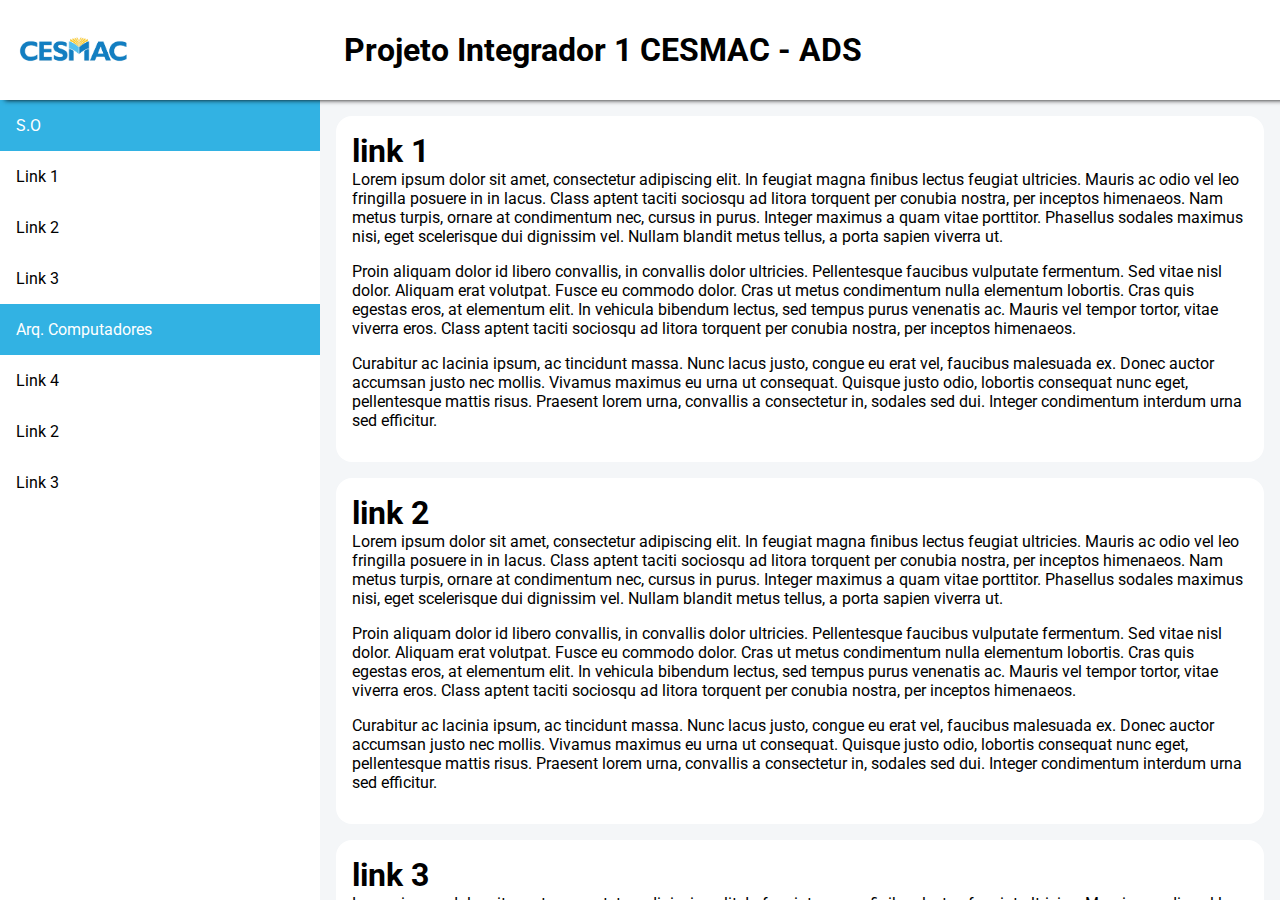
==== index.html @ 80ba4b25 "first commit" ====
<!DOCTYPE html>
<html lang="en">
  <head>
    <meta charset="UTF-8" />
    <meta name="viewport" content="width=device-width, initial-scale=1.0" />
    <title>Projeto Integrador 1 CESMAC</title>
    <link rel="stylesheet" href="./index.css" />
    <link rel="preconnect" href="https://fonts.googleapis.com" />
    <link rel="preconnect" href="https://fonts.gstatic.com" crossorigin />
    <link
      href="https://fonts.googleapis.com/css2?family=Roboto:ital,wght@0,100;0,300;0,400;0,500;0,700;0,900;1,100;1,300;1,400;1,500;1,700;1,900&display=swap"
      rel="stylesheet"
    />
  </head>
  <body>
    <header>
      <img src="./imgs/logo-cesmac.png" alt="Logo CESMAC" />
      <h1>Projeto Integrador 1 CESMAC - ADS</h1>
    </header>
    <nav>
      <a href="#" class="active">S.O</a>
      <a href="#link1">Link 1</a>
      <a href="#link2">Link 2</a>
      <a href="#link3">Link 3</a>
      <a href="#" class="active">Arq. Computadores</a>
      <a href="#link4">Link 4</a>
      <a href="">Link 2</a>
      <a href="">Link 3</a>
    </nav>
    <main>
      <section id="link1">
        <h1>link 1</h1>
        <p>
          Lorem ipsum dolor sit amet, consectetur adipiscing elit. In feugiat
          magna finibus lectus feugiat ultricies. Mauris ac odio vel leo
          fringilla posuere in in lacus. Class aptent taciti sociosqu ad litora
          torquent per conubia nostra, per inceptos himenaeos. Nam metus turpis,
          ornare at condimentum nec, cursus in purus. Integer maximus a quam
          vitae porttitor. Phasellus sodales maximus nisi, eget scelerisque dui
          dignissim vel. Nullam blandit metus tellus, a porta sapien viverra ut.
        </p>

        <p>
          Proin aliquam dolor id libero convallis, in convallis dolor ultricies.
          Pellentesque faucibus vulputate fermentum. Sed vitae nisl dolor.
          Aliquam erat volutpat. Fusce eu commodo dolor. Cras ut metus
          condimentum nulla elementum lobortis. Cras quis egestas eros, at
          elementum elit. In vehicula bibendum lectus, sed tempus purus
          venenatis ac. Mauris vel tempor tortor, vitae viverra eros. Class
          aptent taciti sociosqu ad litora torquent per conubia nostra, per
          inceptos himenaeos.
        </p>

        <p>
          Curabitur ac lacinia ipsum, ac tincidunt massa. Nunc lacus justo,
          congue eu erat vel, faucibus malesuada ex. Donec auctor accumsan justo
          nec mollis. Vivamus maximus eu urna ut consequat. Quisque justo odio,
          lobortis consequat nunc eget, pellentesque mattis risus. Praesent
          lorem urna, convallis a consectetur in, sodales sed dui. Integer
          condimentum interdum urna sed efficitur.
        </p>
      </section>
      <section id="link2">
        <h1>link 2</h1>
        <p>
          Lorem ipsum dolor sit amet, consectetur adipiscing elit. In feugiat
          magna finibus lectus feugiat ultricies. Mauris ac odio vel leo
          fringilla posuere in in lacus. Class aptent taciti sociosqu ad litora
          torquent per conubia nostra, per inceptos himenaeos. Nam metus turpis,
          ornare at condimentum nec, cursus in purus. Integer maximus a quam
          vitae porttitor. Phasellus sodales maximus nisi, eget scelerisque dui
          dignissim vel. Nullam blandit metus tellus, a porta sapien viverra ut.
        </p>

        <p>
          Proin aliquam dolor id libero convallis, in convallis dolor ultricies.
          Pellentesque faucibus vulputate fermentum. Sed vitae nisl dolor.
          Aliquam erat volutpat. Fusce eu commodo dolor. Cras ut metus
          condimentum nulla elementum lobortis. Cras quis egestas eros, at
          elementum elit. In vehicula bibendum lectus, sed tempus purus
          venenatis ac. Mauris vel tempor tortor, vitae viverra eros. Class
          aptent taciti sociosqu ad litora torquent per conubia nostra, per
          inceptos himenaeos.
        </p>

        <p>
          Curabitur ac lacinia ipsum, ac tincidunt massa. Nunc lacus justo,
          congue eu erat vel, faucibus malesuada ex. Donec auctor accumsan justo
          nec mollis. Vivamus maximus eu urna ut consequat. Quisque justo odio,
          lobortis consequat nunc eget, pellentesque mattis risus. Praesent
          lorem urna, convallis a consectetur in, sodales sed dui. Integer
          condimentum interdum urna sed efficitur.
        </p>
      </section>
      <section id="link3">
        <h1>link 3</h1>
        <p>
          Lorem ipsum dolor sit amet, consectetur adipiscing elit. In feugiat
          magna finibus lectus feugiat ultricies. Mauris ac odio vel leo
          fringilla posuere in in lacus. Class aptent taciti sociosqu ad litora
          torquent per conubia nostra, per inceptos himenaeos. Nam metus turpis,
          ornare at condimentum nec, cursus in purus. Integer maximus a quam
          vitae porttitor. Phasellus sodales maximus nisi, eget scelerisque dui
          dignissim vel. Nullam blandit metus tellus, a porta sapien viverra ut.
        </p>

        <p>
          Proin aliquam dolor id libero convallis, in convallis dolor ultricies.
          Pellentesque faucibus vulputate fermentum. Sed vitae nisl dolor.
          Aliquam erat volutpat. Fusce eu commodo dolor. Cras ut metus
          condimentum nulla elementum lobortis. Cras quis egestas eros, at
          elementum elit. In vehicula bibendum lectus, sed tempus purus
          venenatis ac. Mauris vel tempor tortor, vitae viverra eros. Class
          aptent taciti sociosqu ad litora torquent per conubia nostra, per
          inceptos himenaeos.
        </p>

        <p>
          Curabitur ac lacinia ipsum, ac tincidunt massa. Nunc lacus justo,
          congue eu erat vel, faucibus malesuada ex. Donec auctor accumsan justo
          nec mollis. Vivamus maximus eu urna ut consequat. Quisque justo odio,
          lobortis consequat nunc eget, pellentesque mattis risus. Praesent
          lorem urna, convallis a consectetur in, sodales sed dui. Integer
          condimentum interdum urna sed efficitur.
        </p>
      </section>
      <section id="link4">
        <h1>link 4</h1>
        <p>
          Lorem ipsum dolor sit amet, consectetur adipiscing elit. In feugiat
          magna finibus lectus feugiat ultricies. Mauris ac odio vel leo
          fringilla posuere in in lacus. Class aptent taciti sociosqu ad litora
          torquent per conubia nostra, per inceptos himenaeos. Nam metus turpis,
          ornare at condimentum nec, cursus in purus. Integer maximus a quam
          vitae porttitor. Phasellus sodales maximus nisi, eget scelerisque dui
          dignissim vel. Nullam blandit metus tellus, a porta sapien viverra ut.
        </p>

        <p>
          Proin aliquam dolor id libero convallis, in convallis dolor ultricies.
          Pellentesque faucibus vulputate fermentum. Sed vitae nisl dolor.
          Aliquam erat volutpat. Fusce eu commodo dolor. Cras ut metus
          condimentum nulla elementum lobortis. Cras quis egestas eros, at
          elementum elit. In vehicula bibendum lectus, sed tempus purus
          venenatis ac. Mauris vel tempor tortor, vitae viverra eros. Class
          aptent taciti sociosqu ad litora torquent per conubia nostra, per
          inceptos himenaeos.
        </p>

        <p>
          Curabitur ac lacinia ipsum, ac tincidunt massa. Nunc lacus justo,
          congue eu erat vel, faucibus malesuada ex. Donec auctor accumsan justo
          nec mollis. Vivamus maximus eu urna ut consequat. Quisque justo odio,
          lobortis consequat nunc eget, pellentesque mattis risus. Praesent
          lorem urna, convallis a consectetur in, sodales sed dui. Integer
          condimentum interdum urna sed efficitur.
        </p>
      </section>
    </main>
  </body>
  <script src="./index.js"></script>
</html>
---- index.css ----
* {
  padding: 0;
  margin: 0;
  box-sizing: border-box;
  font-family: "Roboto", sans-serif;
  color: black;
}

html,
body {
  height: 100%;
  background-color: #f4f6f8;
}

body {
  display: grid;
  grid-template-areas:
    "header header"
    "nav main";
  grid-template-rows: 0.5fr 4fr;
  grid-template-columns: 1fr 3fr;
}

header {
  grid-area: header;
  display: grid;
  grid-template-areas: "logo title";
  grid-template-columns: 1fr 3fr;
  align-items: center;
  box-shadow: 5px 0 5px black;
  padding: 1rem;
  background-color: #fff;
  z-index: 999;
}

header img {
  grid-area: logo;
  max-height: 40px;
  max-width: 260px;
}

header h1 {
  grid-area: title;
  margin-left: 1rem;
}

nav {
  grid-area: nav;
  display: flex;
  flex-direction: column;
  background-color: #fff;
}

nav a {
  text-decoration: none;
  padding: 1rem;
}

nav a.active {
  background-color: #32b2e3;
  color: white;
}

main {
  grid-area: main;
  color: white;
  padding: 1rem;
  overflow-x: scroll;
}

main section {
  background-color: #fff;
  border-radius: 1rem;
  padding: 1rem;
  margin-bottom: 1rem;
}

main section p {
  margin-bottom: 1rem;
}
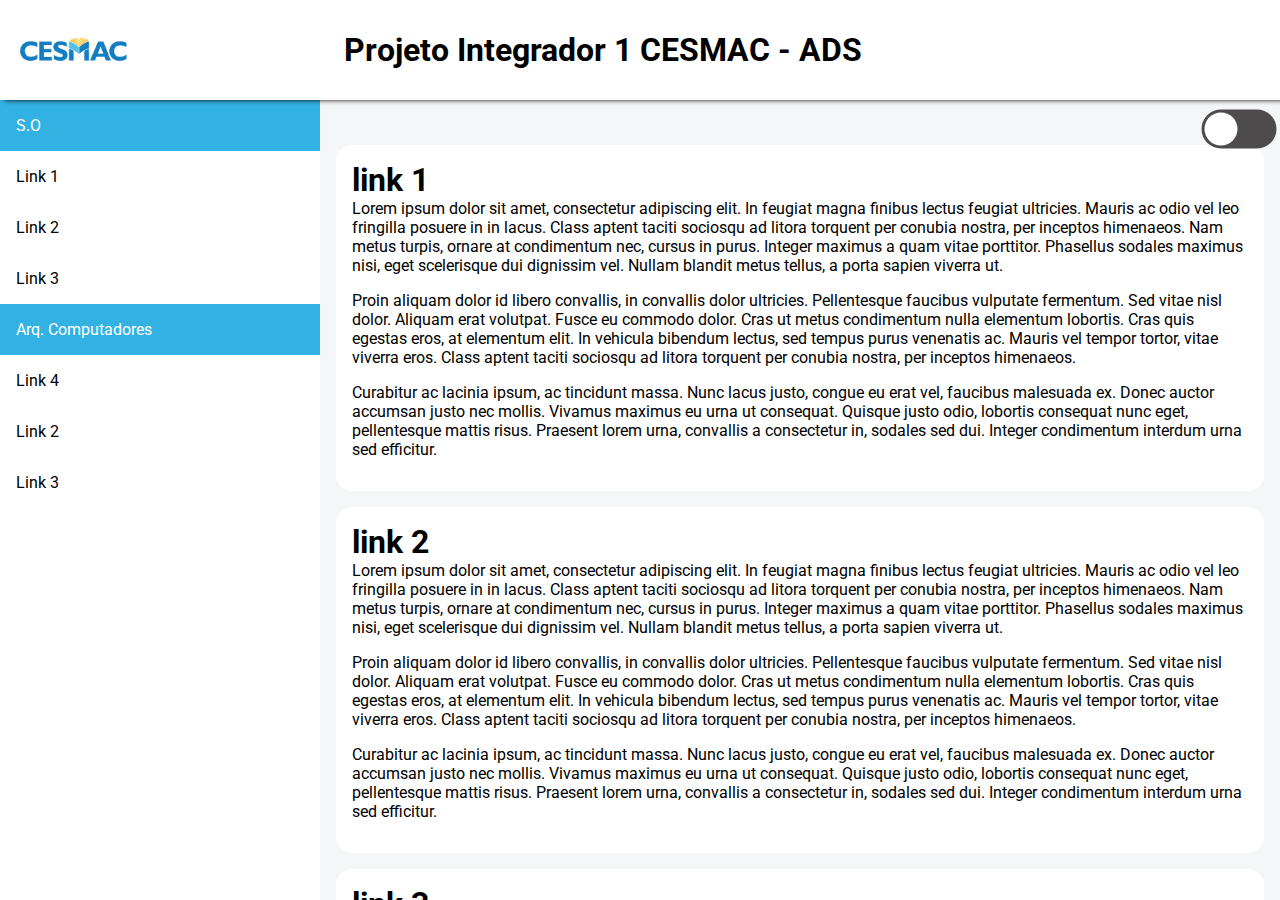
==== commit 89fd9fa8: "Update index.html" ====
--- a/index.html
+++ b/index.html
@@ -4,7 +4,7 @@
     <meta charset="UTF-8" />
     <meta name="viewport" content="width=device-width, initial-scale=1.0" />
     <title>Projeto Integrador 1 CESMAC</title>
-    <link rel="stylesheet" href="./index.css" />
+    <link rel="stylesheet" href="./style.css" />
     <link rel="preconnect" href="https://fonts.googleapis.com" />
     <link rel="preconnect" href="https://fonts.gstatic.com" crossorigin />
     <link
@@ -13,22 +13,40 @@
     />
   </head>
   <body>
-    <header>
-      <img src="./imgs/logo-cesmac.png" alt="Logo CESMAC" />
-      <h1>Projeto Integrador 1 CESMAC - ADS</h1>
+    <header id="header">
+      <img class="logo" src="./imgs/logo-cesmac.png" alt="Logo CESMAC" />
+
+      <h1 class="title">Projeto Integrador 1 CESMAC - ADS</h1>
+
+      <buttom onclick="menuShow()" class="mobile-menu-icon"
+        ><img class="icon" src="./imgs/menu_black.svg"
+      /></buttom>
     </header>
-    <nav>
+
+    <div id="menu" class="menu">
       <a href="#" class="active">S.O</a>
-      <a href="#link1">Link 1</a>
-      <a href="#link2">Link 2</a>
-      <a href="#link3">Link 3</a>
+      <a id="menu-link1" onclick="menuHide()" href="#link1">Link 1</a>
+      <a id="menu-link2" onclick="menuHide()" href="#link2">Link 2</a>
+      <a id="menu-link3" onclick="menuHide()" href="#link3">Link 3</a>
       <a href="#" class="active">Arq. Computadores</a>
-      <a href="#link4">Link 4</a>
-      <a href="">Link 2</a>
-      <a href="">Link 3</a>
-    </nav>
+      <a id="menu-link4" onclick="menuHide()" href="#link4">Link 4</a>
+      <a id="menu-link5" onclick="menuHide()" href="">Link 2</a>
+      <a id="menu-link6" onclick="menuHide()" href="">Link 3</a>
+    </div>
+
     <main>
-      <section id="link1">
+
+      <div class="dark-theme">
+        <input type="checkbox" class="checkbox" id="chk" onclick="lightDark()">
+
+        <label class="label" for="chk">
+          <i class="fa-solid fa-sun"></i>
+          <i class="fa-solid fa-moon"></i>
+          <div class="ball"></div>
+        </label>
+      </div>
+
+      <section class="section" id="link1">
         <h1>link 1</h1>
         <p>
           Lorem ipsum dolor sit amet, consectetur adipiscing elit. In feugiat
@@ -60,7 +78,7 @@
           condimentum interdum urna sed efficitur.
         </p>
       </section>
-      <section id="link2">
+      <section  class="section" id="link2">
         <h1>link 2</h1>
         <p>
           Lorem ipsum dolor sit amet, consectetur adipiscing elit. In feugiat
@@ -92,7 +110,7 @@
           condimentum interdum urna sed efficitur.
         </p>
       </section>
-      <section id="link3">
+      <section class="section" id="link3">
         <h1>link 3</h1>
         <p>
           Lorem ipsum dolor sit amet, consectetur adipiscing elit. In feugiat
@@ -124,7 +142,7 @@
           condimentum interdum urna sed efficitur.
         </p>
       </section>
-      <section id="link4">
+      <section  class="section" id="link4">
         <h1>link 4</h1>
         <p>
           Lorem ipsum dolor sit amet, consectetur adipiscing elit. In feugiat
@@ -157,6 +175,8 @@
         </p>
       </section>
     </main>
+
+    <script src="./script.js"></script>
+    <script src="https://kit.fontawesome.com/90d858395e.js" crossorigin="anonymous"></script>
   </body>
-  <script src="./index.js"></script>
 </html>
--- a/style.css
+++ b/style.css
@@ -0,0 +1,207 @@
+* {
+  padding: 0;
+  margin: 0;
+  box-sizing: border-box;
+  font-family: "Roboto", sans-serif;
+  color: black;
+}
+
+html,
+body {
+  height: 100%;
+  background-color: #f4f6f8;
+}
+
+body {
+  display: grid;
+  grid-template-areas:
+    "header header"
+    "nav main";
+  grid-template-rows: 0.5fr 4fr;
+  grid-template-columns: 1fr 3fr;
+  
+  transition: background 0.2s linear;
+}
+
+
+/* a partir daqui eu adicionei o estilo do dark theme */
+
+body.dark {
+  background: #111;
+  color: white;
+}
+
+.dark {
+  color: white;
+  background: #55575e;
+}
+
+#menu.dark {
+  color: white;
+  background: #55575e;
+}
+
+.checkbox {
+  opacity: 0;
+  position: absolute;
+}
+
+.dark-theme {
+  display: flex;
+  align-items: center;
+  justify-content: end;
+  padding-bottom: 3px;
+}
+
+.label {
+  background: #4d4b4b;
+  border-radius: 50px;
+  cursor: pointer;
+
+  display: flex;
+  align-items: center;
+  justify-content: space-between;
+
+  padding: 5px;
+  position: relative;
+  height: 26px;
+  width: 50px;
+
+  transform: scale(1.5);
+}
+
+.label .ball {
+  background-color: #fff;
+  border-radius: 50%;
+  position: absolute;
+  top: 2px;
+  left: 2px;
+  height: 22px;
+  width: 22px;
+
+  transform: translateX(0px);
+  transition: transform 0.2s linear;
+}
+
+.checkbox:checked + .label .ball {
+  transform: translateX(24px);
+}
+
+.fa-moon {
+  color: #f1c40f;
+}
+
+.fa-sun {
+  color: #f39c12;
+}
+
+/* fim do estilo do dark-theme */
+
+header {
+  grid-area: header;
+  display: grid;
+  grid-template-areas: "logo title";
+  grid-template-columns: 1fr 3fr;
+  align-items: center;
+  box-shadow: 5px 0 5px black;
+  padding: 1rem;
+  background-color: #fff;
+  z-index: 999;
+}
+
+header > img {
+  grid-area: logo;
+  max-height: 40px;
+  max-width: 260px;
+}
+
+header h1 {
+  grid-area: title;
+  margin-left: 1rem;
+  justify-content: center;
+}
+
+header a {
+  text-decoration: none;
+  list-style: none;
+}
+
+.icon {
+  width: 100%;
+  height: 100%;
+  max-width: 50px;
+  max-height: 50px;
+}
+
+.menu {
+  grid-area: nav;
+  display: flex;
+  flex-direction: column;
+  background-color: #fff;
+}
+
+.menu a {
+  text-decoration: none;
+  padding: 1rem;
+}
+
+.menu a.active {
+  background-color: #32b2e3;
+  color: white;
+}
+
+main {
+  grid-area: main;
+  color: white;
+  padding: 1rem;
+  overflow-x: scroll;
+}
+
+main section {
+  background-color: #fff;
+  border-radius: 1rem;
+  padding: 1rem;
+  margin-bottom: 1rem;
+}
+
+main section p {
+  margin-bottom: 1rem;
+}
+
+.mobile-menu-icon {
+  display: none;
+}
+
+/* RESPONSIVIDADE */
+
+@media screen and (max-width: 730px) {
+  .menu {
+    display: none;
+  }
+
+  body {
+    grid-template-areas:
+      "header header"
+      "nav nav"
+      "main main";
+    grid-template-rows: 0.5fr 4fr;
+  }
+
+  header {
+    grid-template-areas: "logo title icon";
+  }
+
+  .mobile-menu-icon {
+    display: block;
+  }
+
+  .mobile-menu-icon button {
+    background-color: transparent;
+    border: none;
+    cursor: pointer;
+  }
+
+  .open {
+    display: grid;
+  }
+}
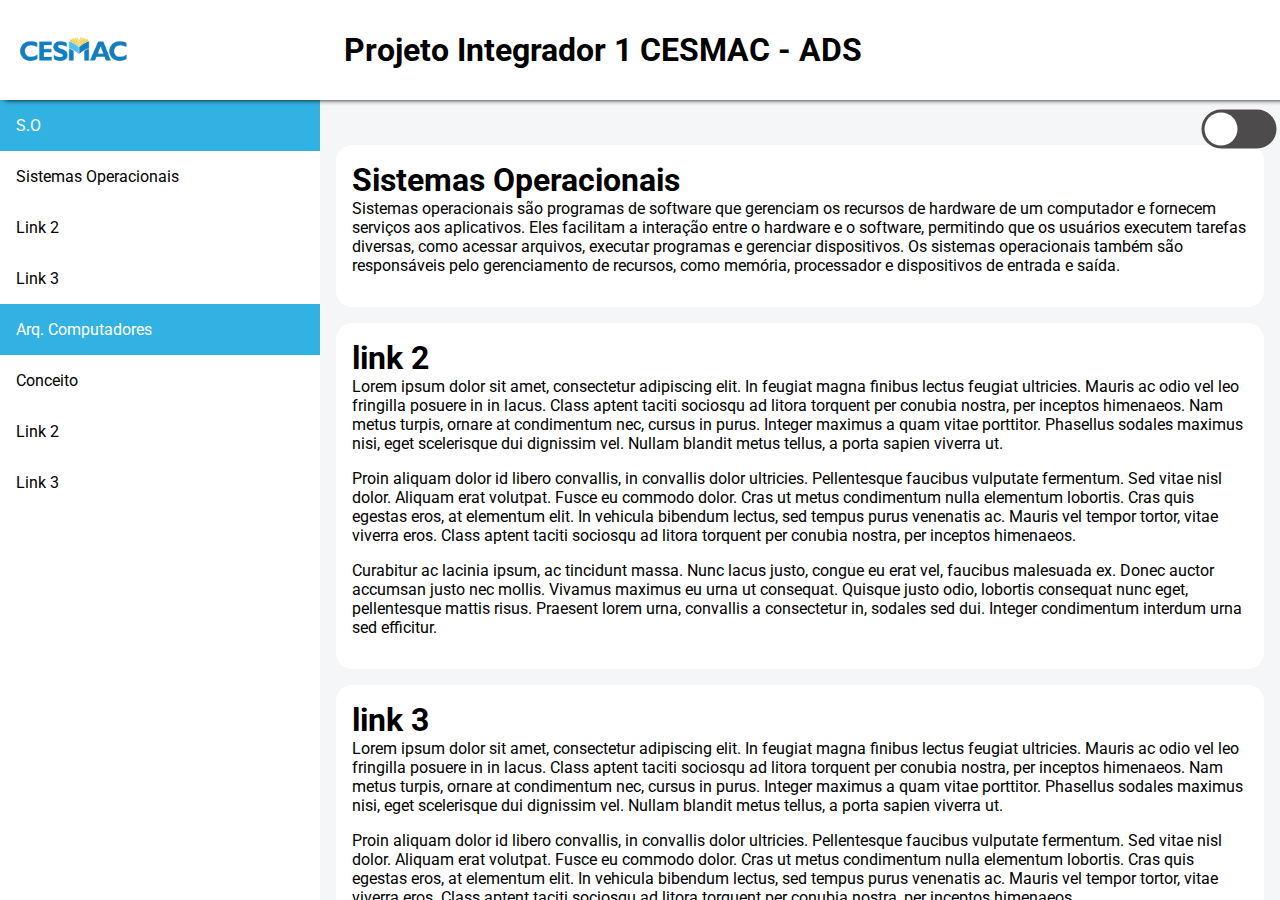
==== commit ff2b416c: "Update index.html" ====
--- a/index.html
+++ b/index.html
@@ -25,11 +25,11 @@
 
     <div id="menu" class="menu">
       <a href="#" class="active">S.O</a>
-      <a id="menu-link1" onclick="menuHide()" href="#link1">Link 1</a>
+      <a id="menu-link1" onclick="menuHide()" href="#link1">Sistemas Operacionais</a>
       <a id="menu-link2" onclick="menuHide()" href="#link2">Link 2</a>
       <a id="menu-link3" onclick="menuHide()" href="#link3">Link 3</a>
       <a href="#" class="active">Arq. Computadores</a>
-      <a id="menu-link4" onclick="menuHide()" href="#link4">Link 4</a>
+      <a id="menu-link4" onclick="menuHide()" href="#link4">Conceito</a>
       <a id="menu-link5" onclick="menuHide()" href="">Link 2</a>
       <a id="menu-link6" onclick="menuHide()" href="">Link 3</a>
     </div>
@@ -47,35 +47,15 @@
       </div>
 
       <section class="section" id="link1">
-        <h1>link 1</h1>
+        <h1>Sistemas Operacionais</h1>
         <p>
-          Lorem ipsum dolor sit amet, consectetur adipiscing elit. In feugiat
-          magna finibus lectus feugiat ultricies. Mauris ac odio vel leo
-          fringilla posuere in in lacus. Class aptent taciti sociosqu ad litora
-          torquent per conubia nostra, per inceptos himenaeos. Nam metus turpis,
-          ornare at condimentum nec, cursus in purus. Integer maximus a quam
-          vitae porttitor. Phasellus sodales maximus nisi, eget scelerisque dui
-          dignissim vel. Nullam blandit metus tellus, a porta sapien viverra ut.
-        </p>
-
-        <p>
-          Proin aliquam dolor id libero convallis, in convallis dolor ultricies.
-          Pellentesque faucibus vulputate fermentum. Sed vitae nisl dolor.
-          Aliquam erat volutpat. Fusce eu commodo dolor. Cras ut metus
-          condimentum nulla elementum lobortis. Cras quis egestas eros, at
-          elementum elit. In vehicula bibendum lectus, sed tempus purus
-          venenatis ac. Mauris vel tempor tortor, vitae viverra eros. Class
-          aptent taciti sociosqu ad litora torquent per conubia nostra, per
-          inceptos himenaeos.
-        </p>
-
-        <p>
-          Curabitur ac lacinia ipsum, ac tincidunt massa. Nunc lacus justo,
-          congue eu erat vel, faucibus malesuada ex. Donec auctor accumsan justo
-          nec mollis. Vivamus maximus eu urna ut consequat. Quisque justo odio,
-          lobortis consequat nunc eget, pellentesque mattis risus. Praesent
-          lorem urna, convallis a consectetur in, sodales sed dui. Integer
-          condimentum interdum urna sed efficitur.
+          Sistemas operacionais são programas de software que gerenciam os 
+          recursos de hardware de um computador e fornecem serviços aos aplicativos. 
+          Eles facilitam a interação entre o hardware e o software, permitindo que os 
+          usuários executem tarefas diversas, como acessar arquivos, executar programas 
+          e gerenciar dispositivos. Os sistemas operacionais também são responsáveis 
+          pelo gerenciamento de recursos, como memória, processador e dispositivos de 
+          entrada e saída.
         </p>
       </section>
       <section  class="section" id="link2">
@@ -143,35 +123,29 @@
         </p>
       </section>
       <section  class="section" id="link4">
-        <h1>link 4</h1>
+        <h1>Arquitetura de Computadores</h1>
         <p>
-          Lorem ipsum dolor sit amet, consectetur adipiscing elit. In feugiat
-          magna finibus lectus feugiat ultricies. Mauris ac odio vel leo
-          fringilla posuere in in lacus. Class aptent taciti sociosqu ad litora
-          torquent per conubia nostra, per inceptos himenaeos. Nam metus turpis,
-          ornare at condimentum nec, cursus in purus. Integer maximus a quam
-          vitae porttitor. Phasellus sodales maximus nisi, eget scelerisque dui
-          dignissim vel. Nullam blandit metus tellus, a porta sapien viverra ut.
+          Arquitetura de computadores refere-se à estrutura e ao design de 
+          sistemas de computação, incluindo a organização dos componentes de 
+          hardware e software. Isso inclui a forma como os diversos elementos 
+          de um computador, como processadores, memória, dispositivos de entrada 
+          e saída, são organizados e interagem entre si para realizar operações 
+          de computação.
         </p>
 
         <p>
-          Proin aliquam dolor id libero convallis, in convallis dolor ultricies.
-          Pellentesque faucibus vulputate fermentum. Sed vitae nisl dolor.
-          Aliquam erat volutpat. Fusce eu commodo dolor. Cras ut metus
-          condimentum nulla elementum lobortis. Cras quis egestas eros, at
-          elementum elit. In vehicula bibendum lectus, sed tempus purus
-          venenatis ac. Mauris vel tempor tortor, vitae viverra eros. Class
-          aptent taciti sociosqu ad litora torquent per conubia nostra, per
-          inceptos himenaeos.
+          Organização de computadores, por outro lado, foca mais nos detalhes 
+          internos de como os componentes de hardware funcionam juntos para 
+          realizar tarefas específicas. Isso envolve o estudo dos circuitos, 
+          instruções de máquina, arquiteturas de processadores, entre outros 
+          aspectos técnicos.
         </p>
 
         <p>
-          Curabitur ac lacinia ipsum, ac tincidunt massa. Nunc lacus justo,
-          congue eu erat vel, faucibus malesuada ex. Donec auctor accumsan justo
-          nec mollis. Vivamus maximus eu urna ut consequat. Quisque justo odio,
-          lobortis consequat nunc eget, pellentesque mattis risus. Praesent
-          lorem urna, convallis a consectetur in, sodales sed dui. Integer
-          condimentum interdum urna sed efficitur.
+          Em resumo, a arquitetura de computadores trata da estrutura e do 
+          design geral dos sistemas de computação, enquanto a organização de 
+          computadores lida com os detalhes internos e o funcionamento dos 
+          componentes de hardware que compõem esses sistemas.
         </p>
       </section>
     </main>
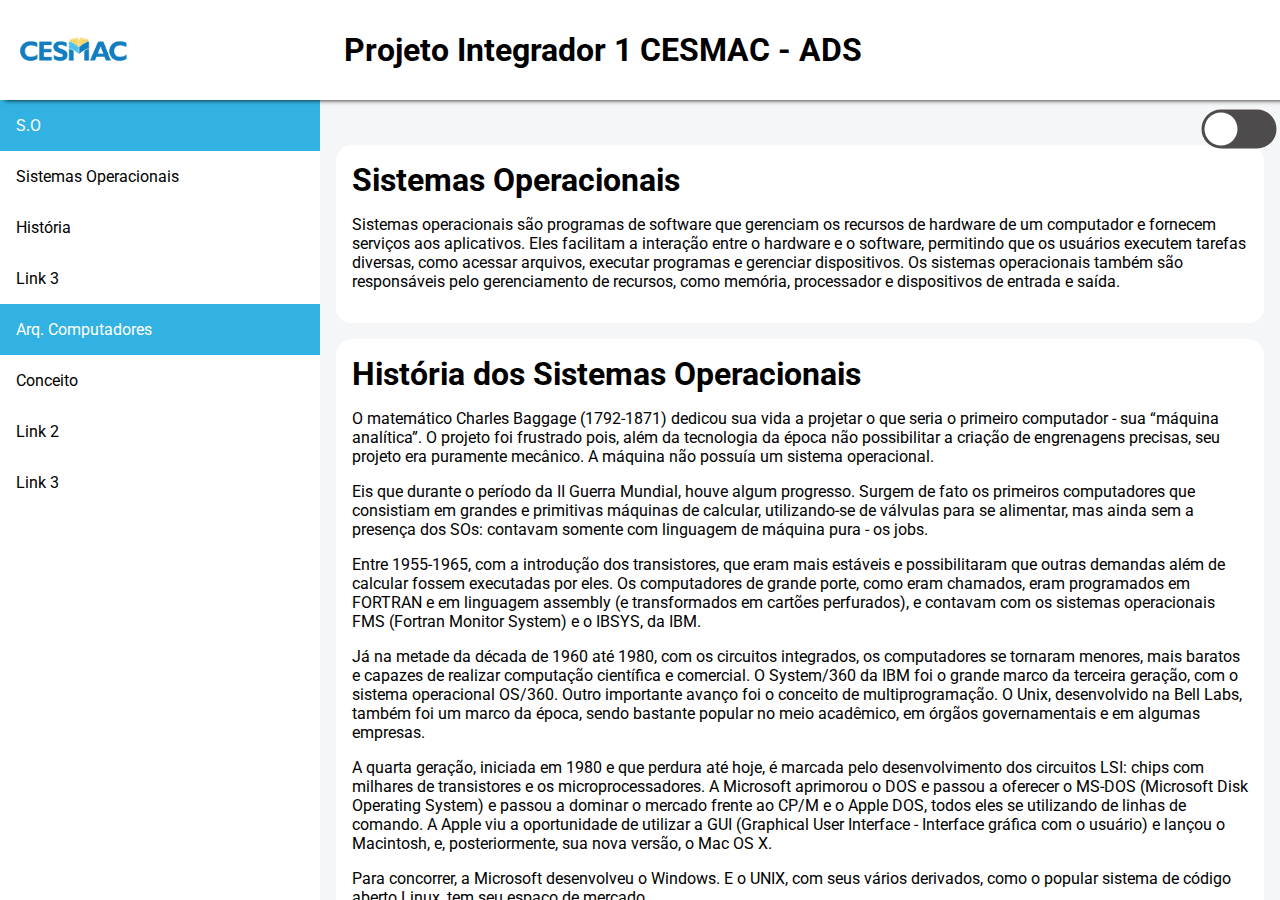
==== commit e8caf895: "Update index.html" ====
--- a/index.html
+++ b/index.html
@@ -26,7 +26,7 @@
     <div id="menu" class="menu">
       <a href="#" class="active">S.O</a>
       <a id="menu-link1" onclick="menuHide()" href="#link1">Sistemas Operacionais</a>
-      <a id="menu-link2" onclick="menuHide()" href="#link2">Link 2</a>
+      <a id="menu-link2" onclick="menuHide()" href="#link2">História</a>
       <a id="menu-link3" onclick="menuHide()" href="#link3">Link 3</a>
       <a href="#" class="active">Arq. Computadores</a>
       <a id="menu-link4" onclick="menuHide()" href="#link4">Conceito</a>
@@ -58,36 +58,62 @@
           entrada e saída.
         </p>
       </section>
-      <section  class="section" id="link2">
-        <h1>link 2</h1>
+           <section  class="section" id="link2">
+        <h1>História dos Sistemas Operacionais</h1>
         <p>
-          Lorem ipsum dolor sit amet, consectetur adipiscing elit. In feugiat
-          magna finibus lectus feugiat ultricies. Mauris ac odio vel leo
-          fringilla posuere in in lacus. Class aptent taciti sociosqu ad litora
-          torquent per conubia nostra, per inceptos himenaeos. Nam metus turpis,
-          ornare at condimentum nec, cursus in purus. Integer maximus a quam
-          vitae porttitor. Phasellus sodales maximus nisi, eget scelerisque dui
-          dignissim vel. Nullam blandit metus tellus, a porta sapien viverra ut.
+          O matemático Charles Baggage (1792-1871) dedicou sua vida a projetar o que 
+          seria o primeiro computador - sua “máquina analítica”. O projeto foi frustrado 
+          pois, além da tecnologia da época não possibilitar a criação de engrenagens 
+          precisas, seu projeto era puramente mecânico. A máquina não possuía um sistema 
+          operacional.
         </p>
-
+          
         <p>
-          Proin aliquam dolor id libero convallis, in convallis dolor ultricies.
-          Pellentesque faucibus vulputate fermentum. Sed vitae nisl dolor.
-          Aliquam erat volutpat. Fusce eu commodo dolor. Cras ut metus
-          condimentum nulla elementum lobortis. Cras quis egestas eros, at
-          elementum elit. In vehicula bibendum lectus, sed tempus purus
-          venenatis ac. Mauris vel tempor tortor, vitae viverra eros. Class
-          aptent taciti sociosqu ad litora torquent per conubia nostra, per
-          inceptos himenaeos.
+          Eis que durante o período da II Guerra Mundial, houve algum progresso. Surgem 
+          de fato os primeiros computadores que consistiam em grandes e primitivas 
+          máquinas de calcular, utilizando-se de válvulas para se alimentar, mas ainda 
+          sem a presença dos SOs: contavam somente com linguagem de máquina pura - os jobs.
         </p>
-
+          
         <p>
-          Curabitur ac lacinia ipsum, ac tincidunt massa. Nunc lacus justo,
-          congue eu erat vel, faucibus malesuada ex. Donec auctor accumsan justo
-          nec mollis. Vivamus maximus eu urna ut consequat. Quisque justo odio,
-          lobortis consequat nunc eget, pellentesque mattis risus. Praesent
-          lorem urna, convallis a consectetur in, sodales sed dui. Integer
-          condimentum interdum urna sed efficitur.
+          Entre 1955-1965, com a introdução dos transistores, que eram mais estáveis e 
+          possibilitaram que outras demandas além de calcular fossem executadas por eles. 
+          Os computadores de grande porte, como eram chamados, eram programados em FORTRAN 
+          e em linguagem assembly (e transformados em cartões perfurados), e contavam com 
+          os sistemas operacionais FMS (Fortran Monitor System) e o IBSYS, da IBM.
+        </p>
+          
+        <p>
+          Já na metade da década de 1960 até 1980, com os circuitos integrados, os 
+          computadores se tornaram menores, mais baratos e capazes de realizar computação 
+          científica e comercial. O System/360 da IBM foi o grande marco da terceira geração, 
+          com  o sistema operacional OS/360. Outro importante avanço foi o conceito de 
+          multiprogramação. O Unix, desenvolvido na Bell Labs, também foi um marco da época, 
+          sendo bastante popular no meio acadêmico, em órgãos governamentais e em algumas 
+          empresas.
+        </p>
+          
+        <p>
+          A quarta geração, iniciada em 1980 e que perdura até hoje, é marcada pelo 
+          desenvolvimento dos circuitos LSI: chips com milhares de transistores e os 
+          microprocessadores. A Microsoft aprimorou o DOS e passou a oferecer o MS-DOS 
+          (Microsoft Disk Operating System) e passou a dominar o mercado frente ao 
+          CP/M e o Apple DOS, todos eles se utilizando de linhas de comando. A Apple 
+          viu a oportunidade de utilizar a GUI (Graphical User Interface - Interface 
+          gráfica com o usuário) e lançou o Macintosh, e, posteriormente, sua nova 
+          versão, o Mac OS X.
+        </p>
+          
+        <p>
+          Para concorrer, a Microsoft desenvolveu o Windows. E o UNIX, com seus vários 
+          derivados, como o popular sistema de código aberto Linux, tem seu espaço de 
+          mercado.
+        </p>
+          
+        <p>
+          A partir dos anos 2000, além da evolução constante dos já citados sistemas 
+          operacionais, temos a popularização dos smartphones e, com eles, os sistemas 
+          operacionais móveis como iOS e Android.
         </p>
       </section>
       <section class="section" id="link3">
--- a/style.css
+++ b/style.css
@@ -166,6 +166,7 @@
 
 main section p {
   margin-bottom: 1rem;
+    margin-top: 1rem;
 }
 
 .mobile-menu-icon {
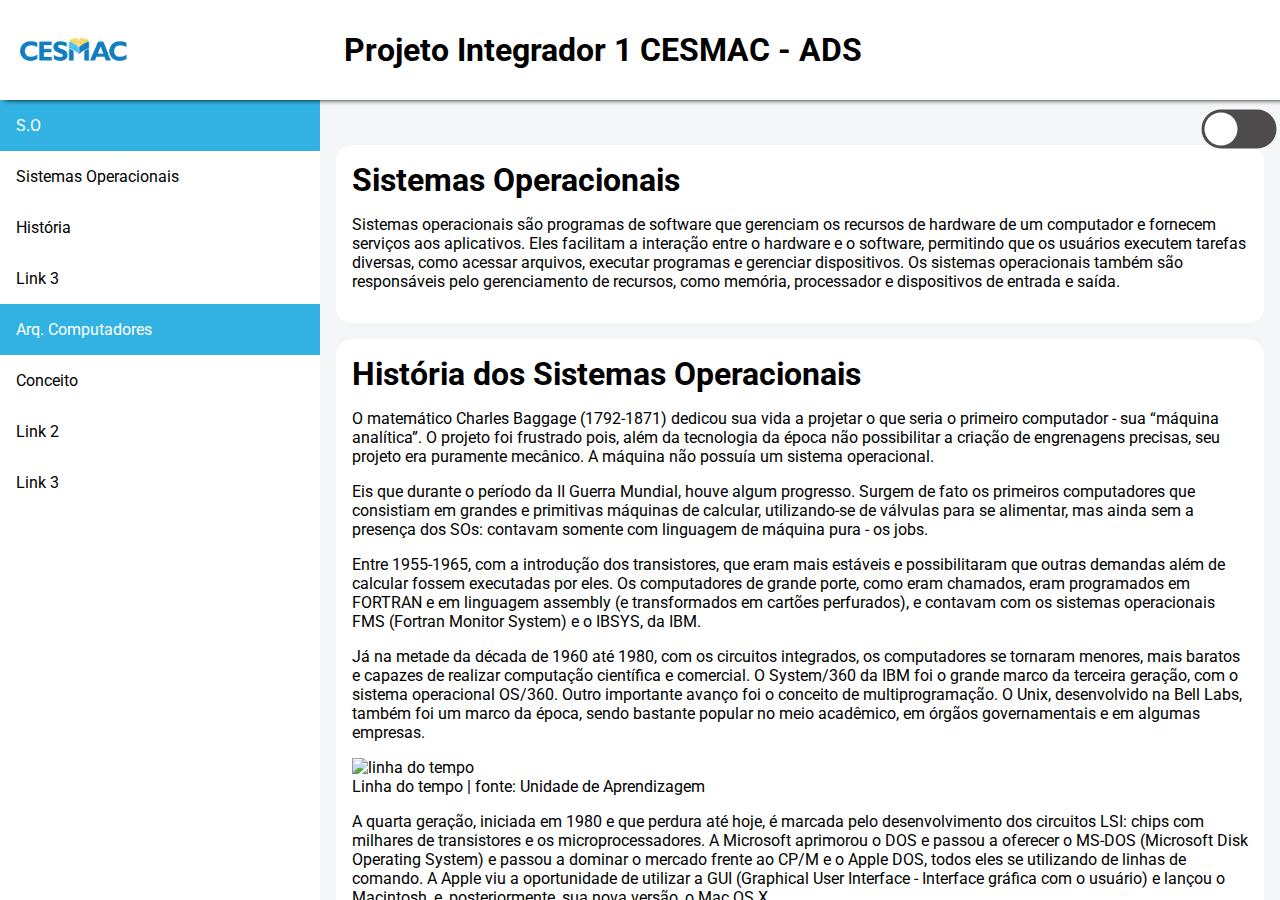
==== commit 9fc47461: "Update index.html" ====
--- a/index.html
+++ b/index.html
@@ -92,7 +92,14 @@
           sendo bastante popular no meio acadêmico, em órgãos governamentais e em algumas 
           empresas.
         </p>
-          
+             
+        <div class="evo">
+          <figure>
+            <img src="./imgs/evolucao dos SO.jpg" class="linha" alt="linha do tempo">
+            <figcaption>Linha do tempo | fonte: Unidade de Aprendizagem</figcaption>
+          </figure>
+        </div>
+             
         <p>
           A quarta geração, iniciada em 1980 e que perdura até hoje, é marcada pelo 
           desenvolvimento dos circuitos LSI: chips com milhares de transistores e os 
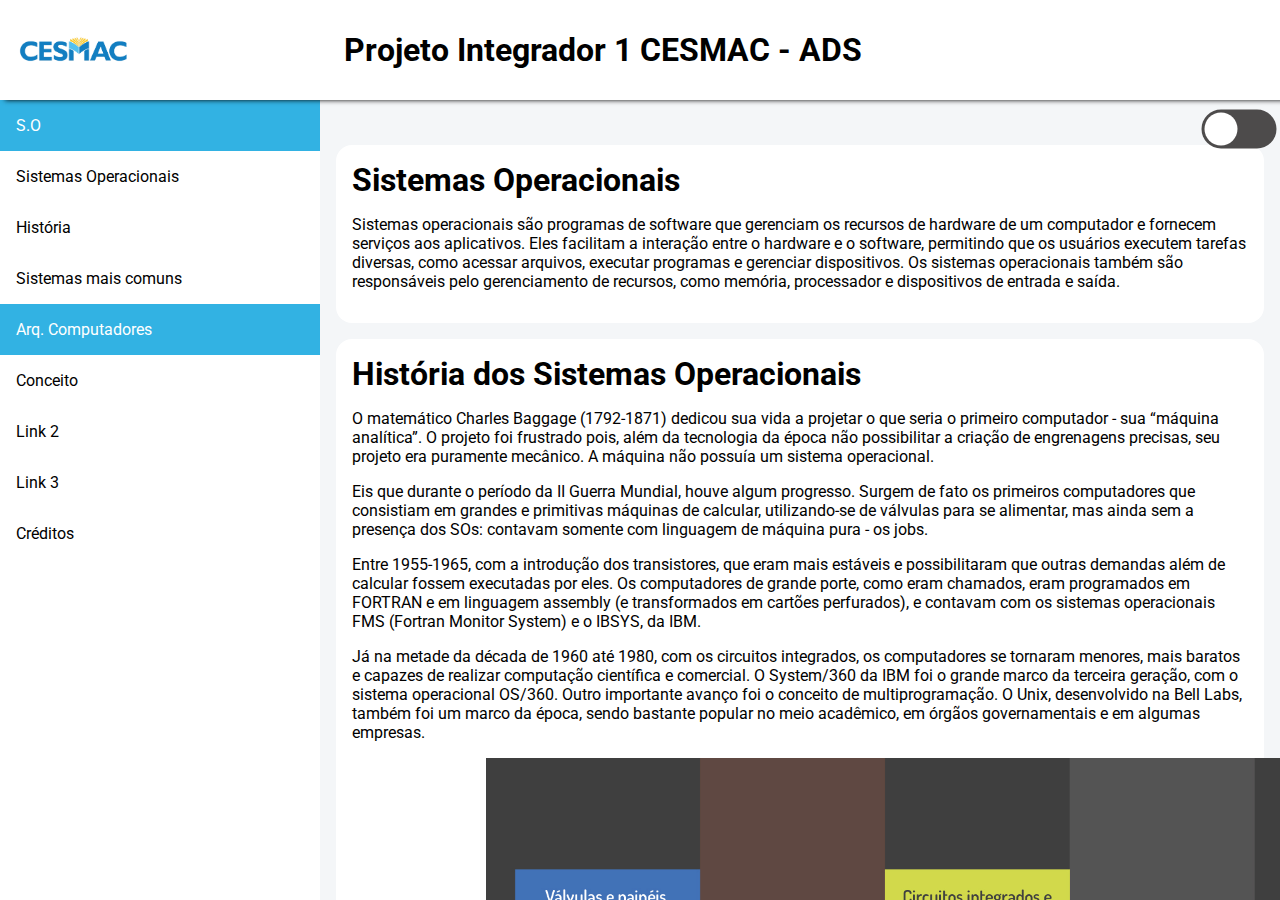
==== commit 5adf64c9: "Update index.html" ====
--- a/index.html
+++ b/index.html
@@ -14,7 +14,7 @@
   </head>
   <body>
     <header id="header">
-      <img class="logo" src="./imgs/logo-cesmac.png" alt="Logo CESMAC" />
+        <img class="logo" src="./imgs/logo-cesmac.png" alt="Logo CESMAC"/>
 
       <h1 class="title">Projeto Integrador 1 CESMAC - ADS</h1>
 
@@ -27,11 +27,13 @@
       <a href="#" class="active">S.O</a>
       <a id="menu-link1" onclick="menuHide()" href="#link1">Sistemas Operacionais</a>
       <a id="menu-link2" onclick="menuHide()" href="#link2">História</a>
-      <a id="menu-link3" onclick="menuHide()" href="#link3">Link 3</a>
+      <a id="menu-link3" onclick="menuHide()" href="#link3">Sistemas mais comuns</a>
       <a href="#" class="active">Arq. Computadores</a>
       <a id="menu-link4" onclick="menuHide()" href="#link4">Conceito</a>
       <a id="menu-link5" onclick="menuHide()" href="">Link 2</a>
       <a id="menu-link6" onclick="menuHide()" href="">Link 3</a>
+      <a id="menu-link7" class="credits" onclick="menuHide()" href="#link6">Créditos</a>
+
     </div>
 
     <main>
@@ -58,7 +60,7 @@
           entrada e saída.
         </p>
       </section>
-           <section  class="section" id="link2">
+      <section  class="section" id="link2">
         <h1>História dos Sistemas Operacionais</h1>
         <p>
           O matemático Charles Baggage (1792-1871) dedicou sua vida a projetar o que 
@@ -92,14 +94,14 @@
           sendo bastante popular no meio acadêmico, em órgãos governamentais e em algumas 
           empresas.
         </p>
-             
+        
         <div class="evo">
           <figure>
             <img src="./imgs/evolucao dos SO.jpg" class="linha" alt="linha do tempo">
             <figcaption>Linha do tempo | fonte: Unidade de Aprendizagem</figcaption>
           </figure>
         </div>
-             
+
         <p>
           A quarta geração, iniciada em 1980 e que perdura até hoje, é marcada pelo 
           desenvolvimento dos circuitos LSI: chips com milhares de transistores e os 
@@ -124,35 +126,42 @@
         </p>
       </section>
       <section class="section" id="link3">
-        <h1>link 3</h1>
-        <p>
-          Lorem ipsum dolor sit amet, consectetur adipiscing elit. In feugiat
-          magna finibus lectus feugiat ultricies. Mauris ac odio vel leo
-          fringilla posuere in in lacus. Class aptent taciti sociosqu ad litora
-          torquent per conubia nostra, per inceptos himenaeos. Nam metus turpis,
-          ornare at condimentum nec, cursus in purus. Integer maximus a quam
-          vitae porttitor. Phasellus sodales maximus nisi, eget scelerisque dui
-          dignissim vel. Nullam blandit metus tellus, a porta sapien viverra ut.
-        </p>
-
-        <p>
-          Proin aliquam dolor id libero convallis, in convallis dolor ultricies.
-          Pellentesque faucibus vulputate fermentum. Sed vitae nisl dolor.
-          Aliquam erat volutpat. Fusce eu commodo dolor. Cras ut metus
-          condimentum nulla elementum lobortis. Cras quis egestas eros, at
-          elementum elit. In vehicula bibendum lectus, sed tempus purus
-          venenatis ac. Mauris vel tempor tortor, vitae viverra eros. Class
-          aptent taciti sociosqu ad litora torquent per conubia nostra, per
-          inceptos himenaeos.
-        </p>
-
-        <p>
-          Curabitur ac lacinia ipsum, ac tincidunt massa. Nunc lacus justo,
-          congue eu erat vel, faucibus malesuada ex. Donec auctor accumsan justo
-          nec mollis. Vivamus maximus eu urna ut consequat. Quisque justo odio,
-          lobortis consequat nunc eget, pellentesque mattis risus. Praesent
-          lorem urna, convallis a consectetur in, sodales sed dui. Integer
-          condimentum interdum urna sed efficitur.
+        <h1>Sistemas operacionais mais comuns</h1>
+        <p>
+          Existem vários sistemas operacionais, cada um com suas características e 
+          usos específicos. Alguns exemplos de Sistemas Operacionais são:
+        </p>
+        <p>
+          <img src="./imgs/janelas.png" style: width="25px">
+          Windows - Desenvolvido pela Microsoft, é amplamente utilizado por causa 
+          de sua interface amigável e pela sua compatibilidade com uma grande 
+          variedade de programas e dispositivos, sendo assim muito mais fácil de 
+          se usar, principalmente para leigos.
+        </p>
+        <p>
+          <img src="./imgs/logotipo-da-apple.png" style: width="25px">
+          macOS. (Criado pela Apple para seus computadores Mac, sendo reconhecido 
+          por sua estabilidade e segurança).
+        </p>
+        <p>
+          <img src="./imgs/linux.png" style: width="25px">
+          Linux. (Sistema Operacional de código aberto e gratuito, podendo não ser 
+          tão simples de usar quanto os outros, mas dando mais liberdade e segurança 
+          para os usuários).
+        </p>
+
+        <h3>Dispositivos Móveis</h3>
+        <p>
+          <img src="./imgs/Android_icon-icons.com_60488.png" style: width="25px">
+          Android. (Sistema Operacional para dispositivos móveis desenvolvido pelo 
+          Google, usando principalmente em smartphones e tablets, é conhecido pela 
+          liberdade que da ao usuário principalmente para compatibilidade com diversos 
+          aplicativos).
+        </p>
+        <p>
+          <img src="./imgs/apple_ios_icon_136955.png" style: width="25px">
+          IOS. (Sistema Operacional para dispositivos móveis desenvolvido pela Apple 
+          para o iPhone e o iPad, é conhecido principalmente pela segurança e otimização)
         </p>
       </section>
       <section  class="section" id="link4">
@@ -181,6 +190,20 @@
           componentes de hardware que compõem esses sistemas.
         </p>
       </section>
+
+      <section class="section" id="link5">
+        <h1></h1>
+        <p></p>
+
+      </section>
+      <section class="section" id="link6">
+        <h1>Créditos</h1>
+        <p>Marcelo Victor Monteiro Tomaz</p>
+        <p>Matheus Ribeiro de Souza Bezerra</p>
+        <p>Matheus Wallace Meireles Toledo Santos</p>
+        <p>Nelson André do Nascimento Netto</p>
+      </section>
+
     </main>
 
     <script src="./script.js"></script>
--- a/style.css
+++ b/style.css
@@ -169,6 +169,21 @@
     margin-top: 1rem;
 }
 
+.evo {
+  display: flex;
+  align-content: center;
+  margin-right: 15%;
+  margin-left: 15%;
+}
+
+.linha {
+  width:800px;
+}
+
+figcaption {
+  text-align: center;
+}
+
 .mobile-menu-icon {
   display: none;
 }
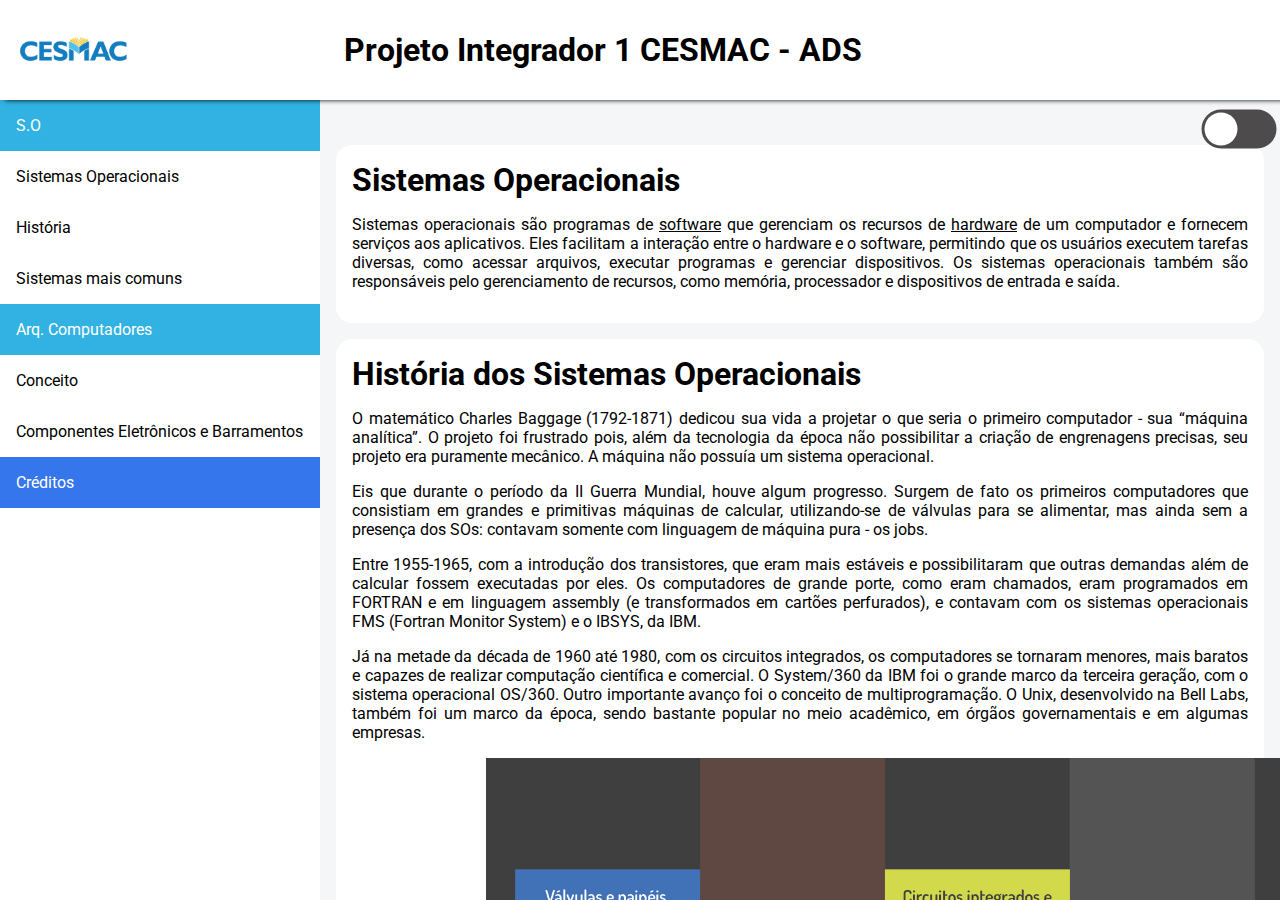
==== commit b6cc7a25: "Update index.html" ====
--- a/index.html
+++ b/index.html
@@ -19,8 +19,8 @@
       <h1 class="title">Projeto Integrador 1 CESMAC - ADS</h1>
 
       <buttom onclick="menuShow()" class="mobile-menu-icon"
-        ><img class="icon" src="./imgs/menu_black.svg"
-      /></buttom>
+        ><img class="icon" src="./imgs/menu_black.svg">
+    </buttom>
     </header>
 
     <div id="menu" class="menu">
@@ -30,9 +30,9 @@
       <a id="menu-link3" onclick="menuHide()" href="#link3">Sistemas mais comuns</a>
       <a href="#" class="active">Arq. Computadores</a>
       <a id="menu-link4" onclick="menuHide()" href="#link4">Conceito</a>
-      <a id="menu-link5" onclick="menuHide()" href="">Link 2</a>
-      <a id="menu-link6" onclick="menuHide()" href="">Link 3</a>
-      <a id="menu-link7" class="credits" onclick="menuHide()" href="#link6">Créditos</a>
+      <a id="menu-link5" onclick="menuHide()" href="#link5">Componentes Eletrônicos e Barramentos</a>
+      <a id="menu-link6" onclick="menuHide()" href="#link6" class="credits">Créditos</a>
+      <!-- <a id="menu-link7" onclick="menuHide()" href="#grupo" class="credits">Créditos</a> -->
 
     </div>
 
@@ -51,8 +51,9 @@
       <section class="section" id="link1">
         <h1>Sistemas Operacionais</h1>
         <p>
-          Sistemas operacionais são programas de software que gerenciam os 
-          recursos de hardware de um computador e fornecem serviços aos aplicativos. 
+          Sistemas operacionais são programas de <a href="https://tecnoblog.net/responde/o-que-e-software/">software</a> 
+          que gerenciam os recursos de <a href="https://tecnoblog.net/responde/o-que-e-hardware/">hardware</a> 
+          de um computador e fornecem serviços aos aplicativos. 
           Eles facilitam a interação entre o hardware e o software, permitindo que os 
           usuários executem tarefas diversas, como acessar arquivos, executar programas 
           e gerenciar dispositivos. Os sistemas operacionais também são responsáveis 
@@ -105,12 +106,14 @@
         <p>
           A quarta geração, iniciada em 1980 e que perdura até hoje, é marcada pelo 
           desenvolvimento dos circuitos LSI: chips com milhares de transistores e os 
-          microprocessadores. A Microsoft aprimorou o DOS e passou a oferecer o MS-DOS 
-          (Microsoft Disk Operating System) e passou a dominar o mercado frente ao 
-          CP/M e o Apple DOS, todos eles se utilizando de linhas de comando. A Apple 
-          viu a oportunidade de utilizar a GUI (Graphical User Interface - Interface 
-          gráfica com o usuário) e lançou o Macintosh, e, posteriormente, sua nova 
-          versão, o Mac OS X.
+          microprocessadores. A 
+          <abbr title="Fundada por Bill Gates e Paul Allen em 1975, em Albuquerque, Novo México, nos Estados Unidos.">
+          Microsoft</abbr> aprimorou o DOS e passou a oferecer o MS-DOS (Microsoft Disk Operating 
+          System) e passou a dominar o mercado frente ao CP/M e o Apple DOS, todos 
+          eles se utilizando de linhas de comando. A <abbr title="Fundada por Steve Jobs, Steve Wozniak e Ronald Wayne em 1976, em Cupertino, Califórnia, nos Estados Unidos. ">
+          Apple</abbr> viu a oportunidade de utilizar a GUI 
+          (Graphical User Interface - Interface gráfica com o usuário) e lançou o 
+          Macintosh, e, posteriormente, sua nova versão, o Mac OS X.
         </p>
           
         <p>
@@ -192,10 +195,148 @@
       </section>
 
       <section class="section" id="link5">
-        <h1></h1>
-        <p></p>
-
-      </section>
+        <h1>Componentes eletrônicos</h1> 
+        <p>
+          São peças individuais que compõem circuitos eletrônicos e sistemas 
+          elétricos. Eles são utilizados em uma variedade de dispositivos 
+          eletrônicos, desde simples aparelhos domésticos até computadores 
+          complexos e equipamentos industriais. Esses componentes desempenham 
+          funções específicas dentro de um circuito e podem ser classificados 
+          em diferentes categorias, incluindo:
+        </p>
+
+        <h4>Componentes Passivos:</h4>
+        <p>
+          Resistores: Controlam o fluxo de corrente em um circuito, limitando 
+          ou ajustando sua intensidade.
+        </p>
+        <p>
+          Capacitores: Armazenam e liberam carga elétrica, sendo usados para 
+          filtrar sinais, regular voltagem e armazenar energia.
+        </p>
+        <p>Indutores: Armazenam energia na forma de campo magnético e são 
+          utilizados em circuitos que necessitam de filtragem de sinais ou 
+          conversão de energia.</p>
+
+
+        <h4>Componentes Ativos</h4>
+        <p>
+          Transistores: Amplificam ou controlam o fluxo de corrente em um 
+          circuito. São a base dos circuitos eletrônicos modernos, sendo 
+          utilizados em amplificadores, interruptores, e circuitos lógicos.
+        </p>
+        <p>
+          Diodos: Permitem a passagem de corrente em apenas uma direção, 
+          sendo utilizados em circuitos de retificação, proteção contra 
+          inversão de polaridade e como fontes de luz em LEDs.
+        </p>
+        <p>          
+          Circuitos Integrados (ICs): São dispositivos que contêm vários 
+          componentes eletrônicos encapsulados em um único chip de silício. 
+          Incluem microprocessadores, microcontroladores, chips de memória e 
+          diversos outros circuitos complexos.
+        </p>
+
+        <h4>Componentes de Potência</h4>
+        <p>
+          Transistores de Potência: São transistores projetados para controlar 
+          grandes quantidades de corrente ou voltagem, sendo utilizados em 
+          circuitos de alta potência como em fontes de alimentação e motores 
+          elétricos.
+        </p>
+        <p>
+          SCRs (Retificador Controlado de Silício) e TRIACs (Triodo para Corrente 
+          Alternada): Dispositivos semicondutores usados para controlar a potência 
+          em circuitos de corrente alternada, como em reguladores de luz e motores.
+        </p>
+        <p>
+          Eles são essenciais para a construção de circuitos eletrônicos de todos 
+          os tipos e desempenham papéis fundamentais na operação e funcionalidade 
+          de dispositivos eletrônicos modernos.
+        </p>
+
+        <div class="evo">
+          <figure>
+            <img src="./imgs/componentes_eletronicos.jpeg" class="linha">
+          </figure>
+          <figcaption>Componentes Eletrônicos</figcaption>
+        </div><br><br>
+
+        <h1>Barramentos</h1>
+        <p>
+        Barramentos são vias de comunicação que permitem a transferência de dados 
+        entre os componentes de um sistema de computador. Eles são essenciais para 
+        que os diversos elementos do computador, como a CPU, memória RAM, dispositivos 
+        de armazenamento e periféricos, possam interagir entre si e realizar operações 
+        coordenadas.
+        </p>
+        <p>
+        Os barramentos podem ser classificados como internos e externos, dependendo de 
+        sua localização e função no sistema de computador.
+        </p>
+
+        <h3>Barramentos Internos</h3>
+        <p>São aqueles localizados dentro do gabinete do computador. Eles permitem a 
+          comunicação entre os componentes essenciais do sistema, como a CPU, 
+        a memória RAM, os dispositivos de armazenamento (como discos rígidos e SSDs) e 
+        as placas de expansão (como placas gráficas e placas de rede).
+        </p>
+        
+        <p>Exemplos:</p>
+
+        <p>  - PCI Express (PCIe): Interno, usado principalmente para conectar 
+          dispositivos periféricos internos de alta velocidade, como placas gráficas, 
+          placas de rede e SSDs diretamente à placa-mãe. </p>
+
+        <p> - SATA (Serial ATA): Interno, usado para conectar dispositivos de 
+          armazenamento interno, como discos rígidos (HDDs) e unidades de estado 
+          sólido (SSDs), à placa-mãe. </p>
+
+        <p>   - Memória DDR (Double Data Rate): Interno, usado para conectar a 
+          memória RAM diretamente à CPU para armazenamento temporário de dados. </p>
+
+        <p>
+          - Barramento do processador: Interno, usado para a comunicação entre a CPU
+          e outros componentes internos, como memória RAM, cache e controladores de 
+          periféricos.
+        </p>
+
+        <h3>Barramentos Externos</h3>
+          <p>
+          São aqueles que conectam o computador a dispositivos periféricos externos. 
+          Permitem a conexão de dispositivos como teclados, mouses, impressoras, 
+          unidades flash USB, monitores, entre outros. São comumente encontrados em 
+          portas e interfaces localizadas no exterior do gabinete do computador.
+          </p>
+
+          <p>Exemplos:</p>
+          <p>- USB (Universal Serial Bus): Externo, usado para conectar uma ampla 
+            variedade de dispositivos periféricos, como teclados, mouse, impressoras 
+            e unidades flash USB, ao computador.
+          </p>
+          <p>
+            - Ethernet: Externo, usado para conectar computadores em redes locais e 
+            à internet.
+          </p>
+          <p>
+            - Thunderbolt: Externo, uma interface de alta velocidade que combina dados, 
+            vídeo e áudio em um único conector, comumente usado em dispositivos de 
+            armazenamento externo, monitores e docks.
+          </p>
+          <p>
+            - FireWire (IEEE 1394): Externo, usado para conectar dispositivos de áudio 
+            e vídeo de alta velocidade, como câmeras digitais e unidades de disco 
+            rígido externas.
+          </p>
+
+          <p>Em resumo, os barramentos internos lidam com a comunicação entre os 
+            componentes essenciais do computador dentro do gabinete, enquanto os 
+            barramentos externos facilitam a conexão do computador a dispositivos 
+            periféricos e externos. Ambos são cruciais para o funcionamento e a 
+            interconexão de diferentes partes do sistema de computador.
+          </p>
+      </section>
+
       <section class="section" id="link6">
         <h1>Créditos</h1>
         <p>Marcelo Victor Monteiro Tomaz</p>
--- a/style.css
+++ b/style.css
@@ -4,6 +4,7 @@
   box-sizing: border-box;
   font-family: "Roboto", sans-serif;
   color: black;
+  text-align: justify;
 }
 
 html,
@@ -138,6 +139,7 @@
   display: flex;
   flex-direction: column;
   background-color: #fff;
+  
 }
 
 .menu a {
@@ -150,6 +152,11 @@
   color: white;
 }
 
+.credits {
+  background-color: rgb(54, 118, 237);
+  color: white;
+}
+
 main {
   grid-area: main;
   color: white;
@@ -166,7 +173,7 @@
 
 main section p {
   margin-bottom: 1rem;
-    margin-top: 1rem;
+  margin-top: 1rem;
 }
 
 .evo {
@@ -182,6 +189,12 @@
 
 figcaption {
   text-align: center;
+}
+
+footer {
+  background-color: #fff;
+  text-align: center;
+
 }
 
 .mobile-menu-icon {
